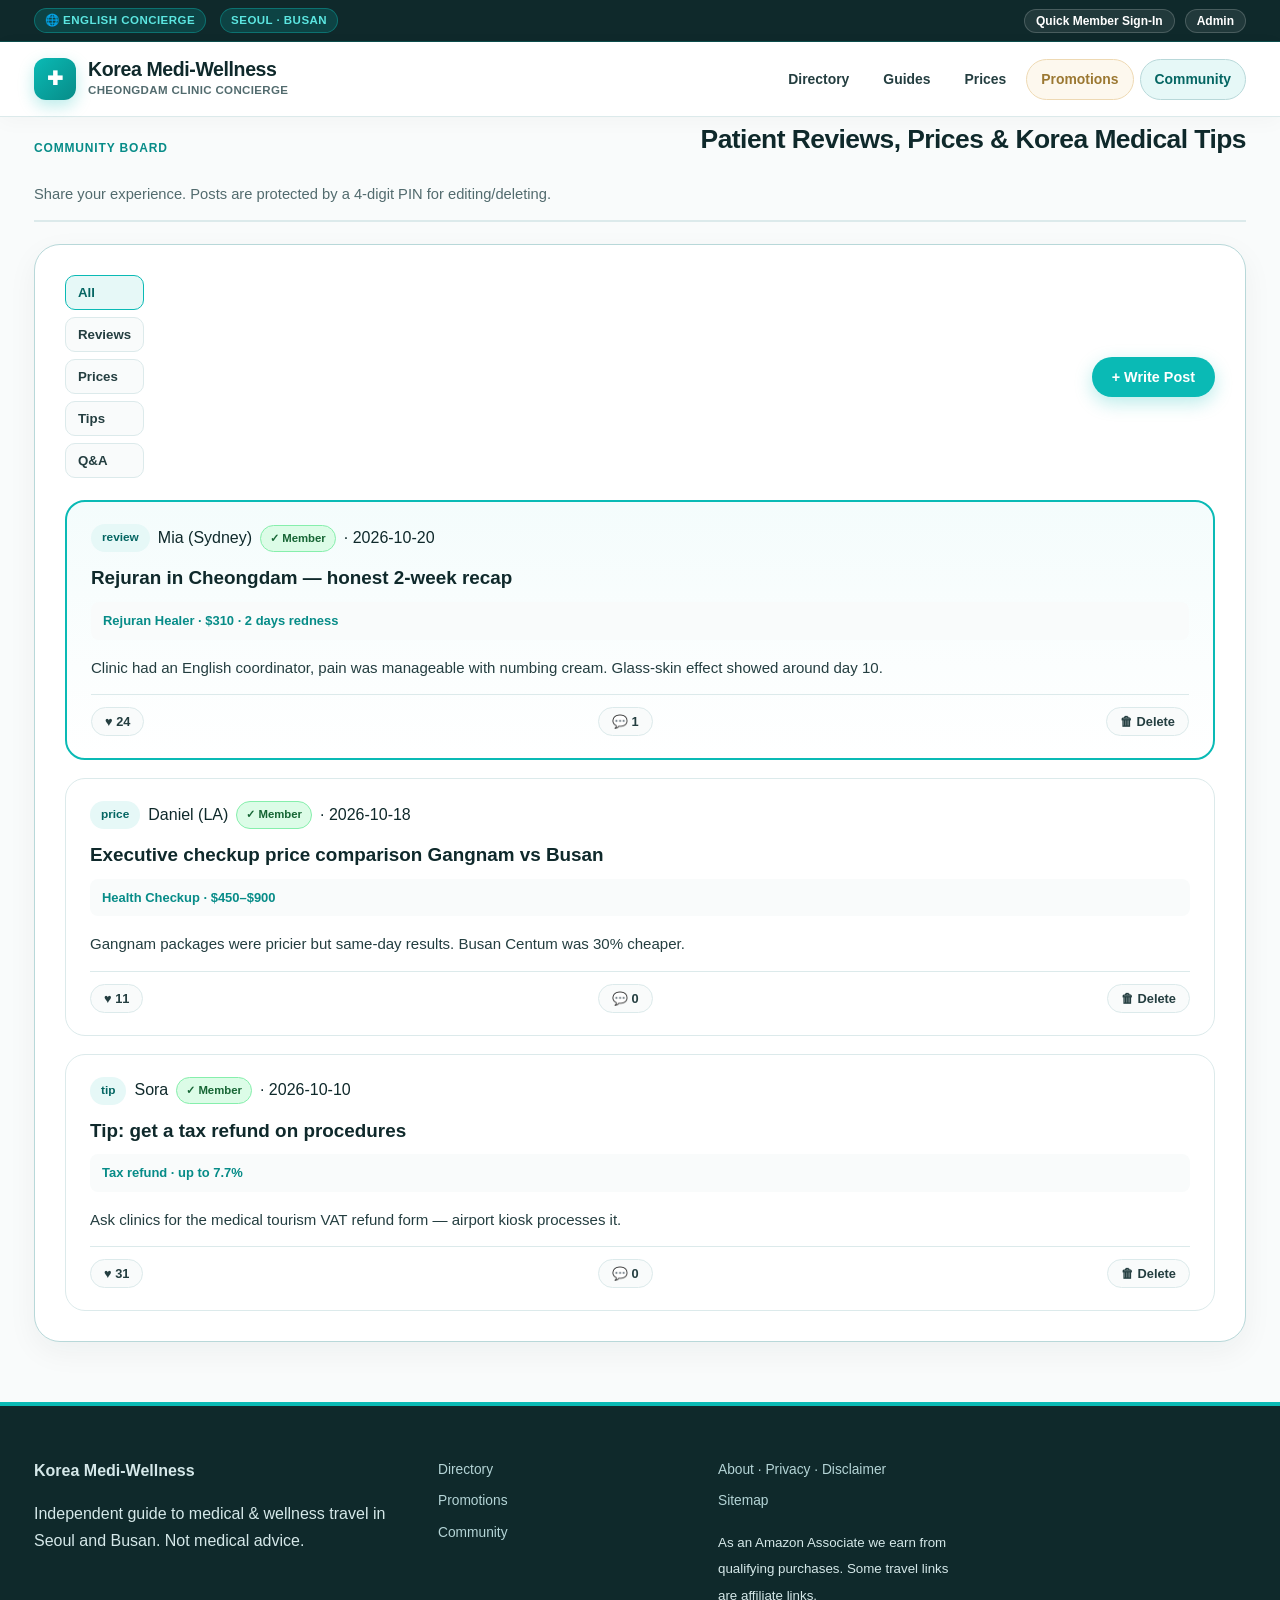
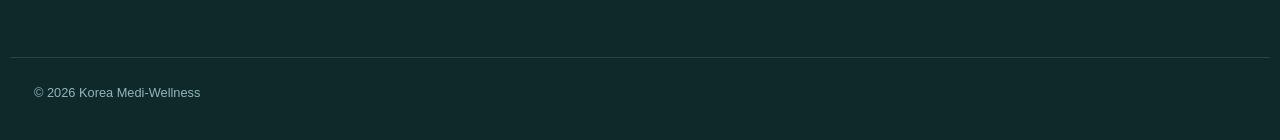
==== community.html @ 40d281b4 "Korea Medi-Wellness site" ====
<!DOCTYPE html><html lang="en"><head><meta charset="utf-8"><meta name="viewport" content="width=device-width,initial-scale=1"><title>Patient Reviews, Prices &amp; Korea Medical Tips | Community</title><meta name="description" content="Community board for patient reviews, real prices and Korea medical travel tips."><link rel="stylesheet" href="assets/mediwell-styles.css"></head><body>
<div class="top-concierge-bar"><div class="container top-concierge-inner"><div class="top-concierge-left"><span class="concierge-pill">🌐 English Concierge</span><span class="concierge-pill">Seoul · Busan</span></div><div class="top-concierge-right"><button class="top-util-btn" data-member-btn>Quick Member Sign-In</button><button class="top-util-btn" data-admin-btn>Admin</button></div></div></div>
<header class="site-header"><div class="container header-inner"><a class="brand-logo" href="index.html"><span class="brand-mark">✚</span><span class="brand-text-wrap"><span class="brand-name">Korea Medi-Wellness</span><span class="brand-sub">Cheongdam Clinic Concierge</span></span></a><nav class="main-nav"><a class="nav-item" href="index.html">Directory</a><a class="nav-item" href="index.html#guides">Guides</a><a class="nav-item" href="index.html#matrix">Prices</a><a class="nav-item nav-item-promo" href="promotions.html">Promotions</a><a class="nav-item nav-item-community" href="community.html">Community</a></nav></div></header>
<section class="section-block container"><div class="section-header-bar"><div class="section-eyebrow">Community Board</div><h1 class="section-title">Patient Reviews, Prices &amp; Korea Medical Tips</h1><p class="section-subtitle">Share your experience. Posts are protected by a 4-digit PIN for editing/deleting.</p></div>
<div class="community-board-shell"><div class="promo-filter-bar"><div class="filter-pill-list" data-target="#postList"><button class="filter-pill-btn active" data-filter="all">All</button><button class="filter-pill-btn" data-filter="review">Reviews</button><button class="filter-pill-btn" data-filter="price">Prices</button><button class="filter-pill-btn" data-filter="tip">Tips</button><button class="filter-pill-btn" data-filter="qna">Q&amp;A</button></div><button class="btn btn-tiffany" data-open-modal="postModal">+ Write Post</button></div><div class="community-post-list" id="postList"></div></div></section>
<div class="mw-modal-backdrop" id="postModal"><div class="mw-modal-card"><button class="mw-modal-close">×</button><h2>New Post</h2><form id="postForm" class="mw-form-grid"><div class="mw-field"><label>Category</label><select class="finder-select" name="cat"><option value="review">Review</option><option value="price">Price</option><option value="tip">Tip</option><option value="qna">Q&amp;A</option></select></div><div class="mw-field"><label>Nickname</label><input class="finder-input" name="author"></div><div class="mw-field full"><label>Title</label><input class="finder-input" name="title" required></div><div class="mw-field full"><label>Procedure · price · downtime</label><input class="finder-input" name="procedure"></div><div class="mw-field full"><label>Story</label><textarea class="finder-input" name="body" required></textarea></div><div class="mw-field"><label>4-digit PIN</label><input class="finder-input" name="pin" maxlength="4" inputmode="numeric" required></div><div class="mw-field full"><button class="btn btn-tiffany">Post</button></div></form></div></div>
<footer class="site-footer"><div class="container footer-grid"><div class="footer-col"><b>Korea Medi-Wellness</b><p>Independent guide to medical &amp; wellness travel in Seoul and Busan. Not medical advice.</p></div><div class="footer-col"><ul class="footer-links"><li><a href="index.html">Directory</a></li><li><a href="promotions.html">Promotions</a></li><li><a href="community.html">Community</a></li></ul></div><div class="footer-col"><ul class="footer-links"><li><a href="posts/about-privacy-disclaimer.html">About · Privacy · Disclaimer</a></li><li><a href="sitemap.xml">Sitemap</a></li></ul><p><small>As an Amazon Associate we earn from qualifying purchases. Some travel links are affiliate links.</small></p></div></div><div class="container footer-bottom">© 2026 Korea Medi-Wellness</div></footer>
<script src="assets/mediwell-app.js"></script></body></html>
---- assets/mediwell-styles.css ----
/* ==========================================================================
   K-MEDI WELLNESS CONCIERGE (korea-medi-wellness)
   Visual Identity: Clean Medical White & Tiffany Mint — Cheongdam Clinic Directory & Editorial Guide
   Palette:
     - Background: Crisp Clinical White (#F9FBFB) & Pure Surface (#FFFFFF)
     - Primary Accent: Tiffany Mint / Medical Teal (#0ABAB5, hover #089E9A, soft tint #E6F8F7)
     - Text: Deep Clinical Slate (#0F292B) & Cool Muted Gray (#526B6E)
     - Secondary Accent: Champagne Gold (#C5A059, soft tint #FDF8EE) for Verified Partner / Sponsored badges
   ========================================================================== */

:root {
  --bg-clinical: #F9FBFB;
  --bg-surface: #FFFFFF;
  --bg-mint-soft: #E6F8F7;
  --bg-mint-ultra: #F2FCFB;
  --tiffany: #0ABAB5;
  --tiffany-dark: #078C88;
  --tiffany-deep: #056663;
  --slate-deep: #0F292B;
  --slate-body: #243E40;
  --slate-muted: #526B6E;
  --slate-light: #829A9D;
  --border-clinical: #DCEAEB;
  --border-strong: #B8D8D9;
  --gold-champagne: #C5A059;
  --gold-dark: #9B7832;
  --gold-soft: #FDF8EE;
  --gold-border: #EED9B3;
  --coral-alert: #E11D48;
  --radius-sm: 8px;
  --radius-md: 14px;
  --radius-lg: 20px;
  --radius-xl: 26px;
  --shadow-clinical: 0 10px 30px rgba(15, 41, 43, 0.05);
  --shadow-hover: 0 16px 38px rgba(10, 186, 181, 0.12);
  --font-sans: 'Plus Jakarta Sans', -apple-system, BlinkMacSystemFont, 'Segoe UI', Roboto, sans-serif;
  --font-serif: 'Cormorant Garamond', 'Playfair Display', Georgia, serif;
}

*, *::before, *::after {
  box-sizing: border-box;
}

html {
  scroll-behavior: smooth;
  font-size: 16px;
}

body {
  margin: 0;
  padding: 0;
  background-color: var(--bg-clinical);
  color: var(--slate-deep);
  font-family: var(--font-sans);
  line-height: 1.68;
  -webkit-font-smoothing: antialiased;
}

a {
  color: var(--tiffany-dark);
  text-decoration: none;
  transition: color 0.18s ease, background-color 0.18s ease, border-color 0.18s ease, transform 0.18s ease;
}

a:hover {
  color: var(--tiffany);
}

img {
  max-width: 100%;
  height: auto;
  display: block;
}

.container {
  max-width: 1260px;
  margin: 0 auto;
  padding: 0 24px;
}

/* ==========================================================================
   1. Top Clinical Concierge Utility Bar & Sticky Header
   ========================================================================== */
.top-concierge-bar {
  background: var(--slate-deep);
  color: #E6F8F7;
  font-size: 0.79rem;
  padding: 8px 0;
  border-bottom: 1px solid rgba(10, 186, 181, 0.25);
}

.top-concierge-inner {
  display: flex;
  align-items: center;
  justify-content: space-between;
  flex-wrap: wrap;
  gap: 10px;
}

.top-concierge-left {
  display: flex;
  align-items: center;
  gap: 14px;
  flex-wrap: wrap;
}

.concierge-pill {
  display: inline-flex;
  align-items: center;
  gap: 5px;
  background: rgba(10, 186, 181, 0.18);
  color: #5CE6E1;
  border: 1px solid rgba(10, 186, 181, 0.4);
  padding: 2px 10px;
  border-radius: 999px;
  font-weight: 700;
  font-size: 0.72rem;
  letter-spacing: 0.04em;
  text-transform: uppercase;
}

.top-concierge-right {
  display: flex;
  align-items: center;
  gap: 10px;
  flex-wrap: wrap;
}

.top-util-btn {
  background: rgba(255, 255, 255, 0.08);
  color: #FFFFFF;
  border: 1px solid rgba(255, 255, 255, 0.18);
  padding: 4px 11px;
  border-radius: 999px;
  font-size: 0.75rem;
  font-weight: 700;
  cursor: pointer;
  display: inline-flex;
  align-items: center;
  gap: 5px;
  transition: all 0.15s ease;
}

.top-util-btn:hover {
  background: var(--tiffany);
  border-color: var(--tiffany);
  color: #FFFFFF;
}

.top-util-btn.member-active {
  background: rgba(10, 186, 181, 0.25);
  border-color: #0ABAB5;
  color: #6EF7F3;
}

.top-util-btn.admin-active {
  background: var(--gold-champagne);
  border-color: var(--gold-champagne);
  color: #0F292B;
}

/* Main Header */
.site-header {
  position: sticky;
  top: 0;
  z-index: 100;
  background: rgba(255, 255, 255, 0.96);
  backdrop-filter: blur(12px);
  border-bottom: 1px solid var(--border-clinical);
  box-shadow: 0 4px 20px rgba(15, 41, 43, 0.03);
}

.header-inner {
  display: flex;
  align-items: center;
  justify-content: space-between;
  min-height: 74px;
  gap: 20px;
  flex-wrap: wrap;
}

.brand-logo {
  display: flex;
  align-items: center;
  gap: 12px;
  color: var(--slate-deep);
}

.brand-mark {
  width: 42px;
  height: 42px;
  border-radius: 12px;
  background: linear-gradient(135deg, var(--tiffany) 0%, var(--tiffany-dark) 100%);
  color: #FFFFFF;
  display: flex;
  align-items: center;
  justify-content: center;
  font-weight: 800;
  font-size: 1.2rem;
  box-shadow: 0 6px 16px rgba(10, 186, 181, 0.28);
  flex-shrink: 0;
}

.brand-text-wrap {
  display: flex;
  flex-direction: column;
}

.brand-name {
  font-size: 1.22rem;
  font-weight: 800;
  letter-spacing: -0.02em;
  color: var(--slate-deep);
  line-height: 1.15;
}

.brand-name span {
  color: var(--tiffany-dark);
}

.brand-sub {
  font-size: 0.72rem;
  font-weight: 600;
  color: var(--slate-muted);
  letter-spacing: 0.03em;
  text-transform: uppercase;
}

.main-nav {
  display: flex;
  align-items: center;
  gap: 6px;
  flex-wrap: wrap;
}

.nav-item {
  padding: 8px 14px;
  border-radius: 999px;
  font-size: 0.87rem;
  font-weight: 700;
  color: var(--slate-body);
  display: inline-flex;
  align-items: center;
  gap: 6px;
}

.nav-item:hover, .nav-item.active {
  background: var(--bg-mint-soft);
  color: var(--tiffany-deep);
}

.nav-item-promo {
  background: var(--gold-soft);
  color: var(--gold-dark);
  border: 1px solid var(--gold-border);
}

.nav-item-promo:hover, .nav-item-promo.active {
  background: var(--gold-champagne);
  color: #FFFFFF;
  border-color: var(--gold-champagne);
}

.nav-item-community {
  background: var(--bg-mint-soft);
  color: var(--tiffany-deep);
  border: 1px solid var(--border-strong);
}

.nav-item-community:hover, .nav-item-community.active {
  background: var(--tiffany);
  color: #FFFFFF;
  border-color: var(--tiffany);
}

/* ==========================================================================
   2. Cheongdam Clinic Concierge Hero + Interactive Quick Finder
   ========================================================================== */
.concierge-hero {
  background: radial-gradient(circle at 85% 15%, rgba(10, 186, 181, 0.12) 0%, rgba(230, 248, 247, 0.4) 40%, #F9FBFB 100%);
  padding: 46px 0 36px;
  border-bottom: 1px solid var(--border-clinical);
}

.hero-grid {
  display: grid;
  grid-template-columns: 1.25fr 0.95fr;
  gap: 32px;
  align-items: stretch;
}

.hero-copy-card {
  background: var(--bg-surface);
  border: 1px solid var(--border-clinical);
  border-radius: var(--radius-xl);
  padding: 36px 38px;
  box-shadow: var(--shadow-clinical);
  display: flex;
  flex-direction: column;
  justify-content: space-between;
  position: relative;
  overflow: hidden;
}

.hero-copy-card::before {
  content: "";
  position: absolute;
  top: 0;
  left: 0;
  right: 0;
  height: 5px;
  background: linear-gradient(90deg, var(--tiffany) 0%, var(--gold-champagne) 100%);
}

.hero-eyebrow {
  display: inline-flex;
  align-items: center;
  gap: 8px;
  background: var(--bg-mint-soft);
  color: var(--tiffany-deep);
  font-size: 0.76rem;
  font-weight: 800;
  text-transform: uppercase;
  letter-spacing: 0.06em;
  padding: 6px 14px;
  border-radius: 999px;
  margin-bottom: 16px;
  align-self: flex-start;
}

.hero-title {
  font-size: 2.35rem;
  line-height: 1.18;
  font-weight: 800;
  letter-spacing: -0.025em;
  color: var(--slate-deep);
  margin: 0 0 14px;
}

.hero-title span {
  color: var(--tiffany-dark);
}

.hero-desc {
  font-size: 1.02rem;
  color: var(--slate-muted);
  margin: 0 0 24px;
  line-height: 1.65;
}

.hero-trust-strip {
  display: grid;
  grid-template-columns: repeat(3, 1fr);
  gap: 12px;
  padding-top: 20px;
  border-top: 1px solid var(--border-clinical);
}

.trust-metric {
  background: var(--bg-mint-ultra);
  border: 1px solid var(--border-clinical);
  border-radius: var(--radius-md);
  padding: 12px 14px;
}

.trust-metric strong {
  display: block;
  font-size: 1.15rem;
  font-weight: 800;
  color: var(--tiffany-deep);
}

.trust-metric span {
  font-size: 0.76rem;
  color: var(--slate-muted);
  font-weight: 600;
}

/* Right Quick Finder Card */
.quick-finder-card {
  background: var(--bg-surface);
  border: 2px solid var(--tiffany);
  border-radius: var(--radius-xl);
  padding: 28px 30px;
  box-shadow: var(--shadow-hover);
  display: flex;
  flex-direction: column;
  justify-content: space-between;
}

.finder-header {
  display: flex;
  align-items: center;
  justify-content: space-between;
  margin-bottom: 16px;
  padding-bottom: 12px;
  border-bottom: 1px solid var(--border-clinical);
}

.finder-title {
  font-size: 1.15rem;
  font-weight: 800;
  color: var(--slate-deep);
  margin: 0;
  display: flex;
  align-items: center;
  gap: 8px;
}

.finder-badge {
  background: var(--bg-mint-soft);
  color: var(--tiffany-deep);
  font-size: 0.72rem;
  font-weight: 800;
  padding: 4px 10px;
  border-radius: 999px;
}

.finder-group {
  margin-bottom: 14px;
}

.finder-label {
  display: block;
  font-size: 0.78rem;
  font-weight: 800;
  text-transform: uppercase;
  letter-spacing: 0.04em;
  color: var(--slate-muted);
  margin-bottom: 6px;
}

.finder-select, .finder-input {
  width: 100%;
  padding: 11px 14px;
  border-radius: var(--radius-sm);
  border: 1.5px solid var(--border-strong);
  background: var(--bg-clinical);
  color: var(--slate-deep);
  font-family: inherit;
  font-size: 0.9rem;
  font-weight: 600;
}

.finder-select:focus, .finder-input:focus {
  outline: none;
  border-color: var(--tiffany);
  background: #FFFFFF;
  box-shadow: 0 0 0 3px rgba(10, 186, 181, 0.16);
}

.finder-actions {
  display: flex;
  gap: 10px;
  margin-top: 8px;
}

.btn {
  display: inline-flex;
  align-items: center;
  justify-content: center;
  gap: 8px;
  padding: 12px 20px;
  border-radius: 999px;
  font-family: inherit;
  font-size: 0.9rem;
  font-weight: 800;
  cursor: pointer;
  border: none;
  text-decoration: none;
  transition: all 0.18s ease;
}

.btn-tiffany {
  background: var(--tiffany);
  color: #FFFFFF;
  box-shadow: 0 6px 18px rgba(10, 186, 181, 0.28);
}

.btn-tiffany:hover {
  background: var(--tiffany-dark);
  color: #FFFFFF;
  transform: translateY(-1px);
}

.btn-outline-mint {
  background: #FFFFFF;
  color: var(--tiffany-deep);
  border: 1.5px solid var(--tiffany);
}

.btn-outline-mint:hover {
  background: var(--bg-mint-soft);
  color: var(--tiffany-deep);
}

.btn-gold {
  background: linear-gradient(135deg, #C5A059 0%, #A98238 100%);
  color: #FFFFFF;
  box-shadow: 0 6px 18px rgba(197, 160, 89, 0.28);
}

.btn-gold:hover {
  background: linear-gradient(135deg, #B38D45 0%, #8E6B27 100%);
  color: #FFFFFF;
  transform: translateY(-1px);
}

.btn-amazon {
  background: linear-gradient(135deg, #FF9900 0%, #E68A00 100%);
  color: #0F172A !important;
  font-weight: 800;
  box-shadow: 0 8px 20px rgba(255, 153, 0, 0.28);
  padding: 14px 24px;
  font-size: 0.95rem;
}

.btn-amazon:hover {
  background: linear-gradient(135deg, #F08804 0%, #D47A00 100%);
  transform: translateY(-1px);
}

.btn-trip {
  background: #2563EB;
  color: #FFFFFF !important;
}
.btn-klook {
  background: #FF5722;
  color: #FFFFFF !important;
}
.btn-agoda {
  background: #089E9A;
  color: #FFFFFF !important;
}

/* ==========================================================================
   3. Clean AdSense Ad Unit Containers (Non-Intrusive & YMYL Compliant)
   ========================================================================== */
.adsense-slot-wrap {
  margin: 26px 0;
  background: #FFFFFF;
  border: 1px dashed var(--border-strong);
  border-radius: var(--radius-md);
  padding: 14px 18px;
  text-align: center;
  position: relative;
}

.adsense-label {
  display: inline-block;
  font-size: 0.68rem;
  font-weight: 700;
  text-transform: uppercase;
  letter-spacing: 0.08em;
  color: var(--slate-light);
  margin-bottom: 6px;
}

.adsense-placeholder-inner {
  background: linear-gradient(90deg, #F9FBFB 0%, #F0F9F9 50%, #F9FBFB 100%);
  border-radius: var(--radius-sm);
  padding: 18px 16px;
  color: var(--slate-muted);
  font-size: 0.84rem;
  display: flex;
  align-items: center;
  justify-content: space-between;
  flex-wrap: wrap;
  gap: 12px;
}

/* ==========================================================================
   4. Portal Two-Column Layout (Left Sticky Clinical Concierge + Main Content)
   ========================================================================== */
.portal-layout {
  display: grid;
  grid-template-columns: 290px 1fr;
  gap: 30px;
  padding: 36px 0 56px;
  align-items: start;
}

.sticky-concierge-sidebar {
  position: sticky;
  top: 94px;
  display: flex;
  flex-direction: column;
  gap: 20px;
}

.sidebar-panel {
  background: var(--bg-surface);
  border: 1px solid var(--border-clinical);
  border-radius: var(--radius-lg);
  padding: 22px;
  box-shadow: var(--shadow-clinical);
}

.sidebar-panel-title {
  font-size: 0.95rem;
  font-weight: 800;
  color: var(--slate-deep);
  margin: 0 0 14px;
  padding-bottom: 10px;
  border-bottom: 1px solid var(--border-clinical);
  display: flex;
  align-items: center;
  justify-content: space-between;
}

.filter-pill-list {
  display: flex;
  flex-direction: column;
  gap: 7px;
}

.filter-pill-btn {
  width: 100%;
  text-align: left;
  background: var(--bg-clinical);
  border: 1px solid var(--border-clinical);
  border-radius: 10px;
  padding: 9px 12px;
  font-family: inherit;
  font-size: 0.83rem;
  font-weight: 700;
  color: var(--slate-body);
  cursor: pointer;
  display: flex;
  align-items: center;
  justify-content: space-between;
  transition: all 0.15s ease;
}

.filter-pill-btn:hover, .filter-pill-btn.active {
  background: var(--bg-mint-soft);
  border-color: var(--tiffany);
  color: var(--tiffany-deep);
}

.filter-pill-count {
  background: #FFFFFF;
  color: var(--tiffany-dark);
  font-size: 0.72rem;
  padding: 2px 8px;
  border-radius: 999px;
  border: 1px solid var(--border-clinical);
}

/* ==========================================================================
   5. Section Headers & In-Depth Editorial Guide Cards
   ========================================================================== */
.section-block {
  margin-bottom: 48px;
}

.section-header-bar {
  display: flex;
  align-items: flex-end;
  justify-content: space-between;
  flex-wrap: wrap;
  gap: 16px;
  margin-bottom: 22px;
  padding-bottom: 14px;
  border-bottom: 2px solid var(--border-clinical);
}

.section-eyebrow {
  font-size: 0.75rem;
  font-weight: 800;
  text-transform: uppercase;
  letter-spacing: 0.07em;
  color: var(--tiffany-dark);
  display: block;
  margin-bottom: 4px;
}

.section-title {
  font-size: 1.65rem;
  font-weight: 800;
  color: var(--slate-deep);
  margin: 0;
  letter-spacing: -0.02em;
}

.section-subtitle {
  font-size: 0.92rem;
  color: var(--slate-muted);
  margin: 4px 0 0;
}

.guides-grid {
  display: grid;
  grid-template-columns: repeat(2, 1fr);
  gap: 24px;
}

.guide-card {
  background: var(--bg-surface);
  border: 1px solid var(--border-clinical);
  border-radius: var(--radius-lg);
  overflow: hidden;
  box-shadow: var(--shadow-clinical);
  display: flex;
  flex-direction: column;
  transition: transform 0.2s ease, box-shadow 0.2s ease, border-color 0.2s ease;
}

.guide-card:hover {
  transform: translateY(-4px);
  box-shadow: var(--shadow-hover);
  border-color: var(--tiffany);
}

.guide-card-media {
  position: relative;
  height: 225px;
  overflow: hidden;
  background: #E6F8F7;
}

.guide-card-media img {
  width: 100%;
  height: 100%;
  object-fit: cover;
  transition: transform 0.35s ease;
}

.guide-card:hover .guide-card-media img {
  transform: scale(1.04);
}

.guide-badges-top {
  position: absolute;
  top: 14px;
  left: 14px;
  right: 14px;
  display: flex;
  justify-content: space-between;
  gap: 8px;
  flex-wrap: wrap;
}

.badge-mint {
  background: rgba(15, 41, 43, 0.86);
  backdrop-filter: blur(6px);
  color: #5CE6E1;
  font-size: 0.73rem;
  font-weight: 800;
  padding: 5px 12px;
  border-radius: 999px;
  border: 1px solid rgba(10, 186, 181, 0.45);
}

.badge-downtime {
  background: rgba(255, 255, 255, 0.94);
  color: var(--tiffany-deep);
  font-size: 0.72rem;
  font-weight: 800;
  padding: 5px 11px;
  border-radius: 999px;
}

.guide-card-body {
  padding: 24px;
  display: flex;
  flex-direction: column;
  flex: 1;
}

.guide-district-meta {
  font-size: 0.78rem;
  font-weight: 700;
  color: var(--tiffany-dark);
  margin-bottom: 8px;
  display: flex;
  align-items: center;
  gap: 10px;
  flex-wrap: wrap;
}

.guide-card-title {
  font-size: 1.24rem;
  font-weight: 800;
  line-height: 1.32;
  margin: 0 0 10px;
  color: var(--slate-deep);
}

.guide-card-title a {
  color: inherit;
}

.guide-card-title a:hover {
  color: var(--tiffany-dark);
}

.guide-card-excerpt {
  font-size: 0.9rem;
  color: var(--slate-muted);
  margin: 0 0 18px;
  flex: 1;
}

.guide-metrics-bar {
  display: grid;
  grid-template-columns: repeat(3, 1fr);
  gap: 8px;
  background: var(--bg-mint-ultra);
  border: 1px solid var(--border-clinical);
  border-radius: var(--radius-sm);
  padding: 10px 12px;
  margin-bottom: 16px;
  font-size: 0.76rem;
}

.guide-Metrics-item span {
  display: block;
  color: var(--slate-muted);
  font-size: 0.7rem;
}

.guide-Metrics-item strong {
  color: var(--slate-deep);
  font-weight: 800;
}

.guide-card-footer {
  display: flex;
  align-items: center;
  justify-content: space-between;
  gap: 12px;
  padding-top: 14px;
  border-top: 1px solid var(--border-clinical);
}

/* ==========================================================================
   6. Interactive Treatment Cost & Downtime Comparison Matrix
   ========================================================================== */
.matrix-shell {
  background: var(--bg-surface);
  border: 1px solid var(--border-clinical);
  border-radius: var(--radius-xl);
  padding: 28px;
  box-shadow: var(--shadow-clinical);
}

.matrix-controls {
  display: flex;
  align-items: center;
  justify-content: space-between;
  flex-wrap: wrap;
  gap: 12px;
  margin-bottom: 18px;
}

.matrix-tabs {
  display: flex;
  gap: 8px;
  flex-wrap: wrap;
}

.matrix-tab {
  background: var(--bg-clinical);
  border: 1px solid var(--border-clinical);
  border-radius: 999px;
  padding: 7px 15px;
  font-size: 0.82rem;
  font-weight: 700;
  color: var(--slate-body);
  cursor: pointer;
}

.matrix-tab.active, .matrix-tab:hover {
  background: var(--tiffany);
  border-color: var(--tiffany);
  color: #FFFFFF;
}

.matrix-table-wrap {
  overflow-x: auto;
  border: 1px solid var(--border-clinical);
  border-radius: var(--radius-md);
}

.matrix-table {
  width: 100%;
  border-collapse: collapse;
  font-size: 0.88rem;
  min-width: 720px;
}

.matrix-table th {
  background: var(--slate-deep);
  color: #FFFFFF;
  text-align: left;
  padding: 13px 16px;
  font-size: 0.78rem;
  text-transform: uppercase;
  letter-spacing: 0.04em;
}

.matrix-table td {
  padding: 14px 16px;
  border-bottom: 1px solid var(--border-clinical);
  color: var(--slate-body);
  vertical-align: middle;
}

.matrix-table tr:hover td {
  background: var(--bg-mint-ultra);
}

.price-tag-usd {
  font-weight: 800;
  color: var(--tiffany-deep);
  background: var(--bg-mint-soft);
  padding: 4px 10px;
  border-radius: 999px;
  display: inline-block;
}

.savings-pill {
  font-size: 0.74rem;
  font-weight: 800;
  color: #065F46;
  background: #D1FAE5;
  padding: 3px 8px;
  border-radius: 999px;
}

/* ==========================================================================
   7. Partner & Clinic Promotion Board (Sponsored Showcase)
   ========================================================================== */
.promo-board-shell {
  background: linear-gradient(180deg, #FFFFFF 0%, #FDFBF7 100%);
  border: 2px solid var(--gold-border);
  border-radius: var(--radius-xl);
  padding: 30px;
  box-shadow: 0 14px 36px rgba(197, 160, 89, 0.1);
}

.promo-filter-bar {
  display: flex;
  align-items: center;
  justify-content: space-between;
  flex-wrap: wrap;
  gap: 12px;
  margin-bottom: 22px;
}

.promo-tier-tabs {
  display: flex;
  gap: 8px;
  flex-wrap: wrap;
}

.promo-tier-btn {
  background: #FFFFFF;
  border: 1px solid var(--gold-border);
  color: var(--slate-body);
  padding: 7px 14px;
  border-radius: 999px;
  font-size: 0.81rem;
  font-weight: 700;
  cursor: pointer;
}

.promo-tier-btn.active, .promo-tier-btn:hover {
  background: var(--gold-champagne);
  border-color: var(--gold-champagne);
  color: #FFFFFF;
}

.promo-cards-grid {
  display: grid;
  grid-template-columns: repeat(2, 1fr);
  gap: 22px;
}

.promo-card {
  background: #FFFFFF;
  border: 1.5px solid var(--gold-border);
  border-radius: var(--radius-lg);
  overflow: hidden;
  display: flex;
  flex-direction: column;
  box-shadow: 0 8px 24px rgba(15, 41, 43, 0.05);
  position: relative;
}

.promo-card.pinned-promo {
  border: 2px solid var(--gold-champagne);
  box-shadow: 0 12px 30px rgba(197, 160, 89, 0.18);
}

.promo-card-media {
  position: relative;
  height: 195px;
  overflow: hidden;
  background: var(--gold-soft);
}

.promo-card-media img {
  width: 100%;
  height: 100%;
  object-fit: cover;
}

.badge-sponsored {
  background: linear-gradient(135deg, #C5A059 0%, #9B7832 100%);
  color: #FFFFFF;
  font-size: 0.71rem;
  font-weight: 800;
  text-transform: uppercase;
  letter-spacing: 0.05em;
  padding: 5px 12px;
  border-radius: 999px;
  box-shadow: 0 4px 12px rgba(155, 120, 50, 0.35);
}

.promo-card-body {
  padding: 22px;
  display: flex;
  flex-direction: column;
  flex: 1;
}

.promo-clinic-name {
  font-size: 0.8rem;
  font-weight: 800;
  text-transform: uppercase;
  letter-spacing: 0.04em;
  color: var(--gold-dark);
  margin-bottom: 4px;
  display: flex;
  align-items: center;
  justify-content: space-between;
}

.promo-title {
  font-size: 1.18rem;
  font-weight: 800;
  color: var(--slate-deep);
  margin: 0 0 10px;
  line-height: 1.35;
}

.promo-offer-box {
  background: var(--gold-soft);
  border: 1px solid var(--gold-border);
  border-radius: var(--radius-sm);
  padding: 10px 14px;
  margin-bottom: 14px;
  display: flex;
  align-items: center;
  justify-content: space-between;
  gap: 10px;
}

.promo-price {
  font-size: 1.08rem;
  font-weight: 800;
  color: var(--gold-dark);
}

.promo-cta-row {
  display: flex;
  gap: 8px;
  flex-wrap: wrap;
  margin-top: auto;
  padding-top: 12px;
  border-top: 1px solid var(--border-clinical);
}

/* ==========================================================================
   8. Patient Experience, Clinic Reviews & Tips Community Board
   ========================================================================== */
.community-board-shell {
  background: var(--bg-surface);
  border: 1.5px solid var(--border-strong);
  border-radius: var(--radius-xl);
  padding: 30px;
  box-shadow: var(--shadow-clinical);
}

.community-post-list {
  display: flex;
  flex-direction: column;
  gap: 18px;
}

.community-card {
  background: #FFFFFF;
  border: 1px solid var(--border-clinical);
  border-radius: var(--radius-lg);
  padding: 22px 24px;
  transition: border-color 0.18s ease, box-shadow 0.18s ease;
}

.community-card:hover {
  border-color: var(--tiffany);
  box-shadow: var(--shadow-clinical);
}

.community-card.pinned-post {
  border: 2px solid var(--tiffany);
  background: linear-gradient(180deg, #F4FCFC 0%, #FFFFFF 100%);
}

.comm-card-top {
  display: flex;
  align-items: center;
  justify-content: space-between;
  flex-wrap: wrap;
  gap: 10px;
  margin-bottom: 10px;
}

.comm-author-meta {
  display: flex;
  align-items: center;
  gap: 8px;
  flex-wrap: wrap;
}

.comm-cat-badge {
  background: var(--bg-mint-soft);
  color: var(--tiffany-deep);
  font-size: 0.74rem;
  font-weight: 800;
  padding: 4px 11px;
  border-radius: 999px;
}

.comm-verified-member {
  background: #DCFCE7;
  color: #166534;
  border: 1px solid #86EFAC;
  font-size: 0.71rem;
  font-weight: 800;
  padding: 3px 9px;
  border-radius: 999px;
}

.comm-title {
  font-size: 1.18rem;
  font-weight: 800;
  color: var(--slate-deep);
  margin: 0 0 8px;
}

.comm-procedure-bar {
  display: flex;
  flex-wrap: wrap;
  gap: 12px;
  font-size: 0.81rem;
  font-weight: 700;
  color: var(--tiffany-dark);
  background: var(--bg-clinical);
  padding: 8px 12px;
  border-radius: var(--radius-sm);
  margin-bottom: 12px;
}

.comm-story-body {
  font-size: 0.94rem;
  color: var(--slate-body);
  line-height: 1.68;
  white-space: pre-line;
  margin-bottom: 14px;
}

.comm-actions-bar {
  display: flex;
  align-items: center;
  justify-content: space-between;
  flex-wrap: wrap;
  gap: 10px;
  padding-top: 12px;
  border-top: 1px solid var(--border-clinical);
}

.comm-action-btn {
  background: var(--bg-clinical);
  border: 1px solid var(--border-clinical);
  color: var(--slate-body);
  padding: 6px 13px;
  border-radius: 999px;
  font-size: 0.8rem;
  font-weight: 700;
  cursor: pointer;
  display: inline-flex;
  align-items: center;
  gap: 6px;
}

.comm-action-btn:hover, .comm-action-btn.liked {
  background: var(--bg-mint-soft);
  border-color: var(--tiffany);
  color: var(--tiffany-deep);
}

.comm-replies-drawer {
  margin-top: 16px;
  padding-top: 16px;
  border-top: 1px dashed var(--border-strong);
  background: var(--bg-clinical);
  border-radius: var(--radius-md);
  padding: 16px;
}

.comm-reply-item {
  background: #FFFFFF;
  border: 1px solid var(--border-clinical);
  border-radius: var(--radius-sm);
  padding: 11px 14px;
  margin-bottom: 10px;
  font-size: 0.87rem;
}

/* ==========================================================================
   9. Long-Form Article Layout (AdSense High-CPC & YMYL Optimized)
   ========================================================================== */
.article-shell {
  max-width: 1180px;
  margin: 0 auto;
  padding: 32px 24px 64px;
  display: grid;
  grid-template-columns: 1fr 330px;
  gap: 36px;
  align-items: start;
}

.article-main {
  background: var(--bg-surface);
  border: 1px solid var(--border-clinical);
  border-radius: var(--radius-xl);
  padding: 40px 44px;
  box-shadow: var(--shadow-clinical);
}

.article-sidebar {
  position: sticky;
  top: 94px;
  display: flex;
  flex-direction: column;
  gap: 22px;
}

.breadcrumb-nav {
  font-size: 0.82rem;
  color: var(--slate-muted);
  margin-bottom: 16px;
  display: flex;
  align-items: center;
  gap: 8px;
  flex-wrap: wrap;
}

.article-h1 {
  font-size: 2.2rem;
  line-height: 1.22;
  font-weight: 800;
  color: var(--slate-deep);
  margin: 0 0 14px;
  letter-spacing: -0.02em;
}

.article-subtitle {
  font-size: 1.08rem;
  color: var(--slate-muted);
  margin: 0 0 20px;
  line-height: 1.6;
}

.ymyl-reviewer-bar {
  display: flex;
  align-items: center;
  justify-content: space-between;
  flex-wrap: wrap;
  gap: 14px;
  background: var(--bg-mint-ultra);
  border: 1px solid var(--border-strong);
  border-radius: var(--radius-md);
  padding: 14px 18px;
  margin-bottom: 24px;
  font-size: 0.83rem;
}

.ymyl-author-left {
  display: flex;
  align-items: center;
  gap: 12px;
}

.ymyl-avatar {
  width: 40px;
  height: 40px;
  border-radius: 50%;
  background: var(--tiffany-dark);
  color: #FFFFFF;
  display: flex;
  align-items: center;
  justify-content: center;
  font-weight: 800;
}

.toc-box {
  background: var(--bg-clinical);
  border: 1px solid var(--border-strong);
  border-left: 5px solid var(--tiffany);
  border-radius: var(--radius-md);
  padding: 20px 24px;
  margin: 24px 0 30px;
}

.toc-title {
  font-size: 0.95rem;
  font-weight: 800;
  color: var(--slate-deep);
  margin: 0 0 10px;
  text-transform: uppercase;
  letter-spacing: 0.04em;
}

.toc-list {
  margin: 0;
  padding-left: 20px;
  display: grid;
  grid-template-columns: repeat(2, 1fr);
  gap: 6px 18px;
  font-size: 0.88rem;
  font-weight: 600;
}

.article-content h2 {
  font-size: 1.55rem;
  font-weight: 800;
  color: var(--slate-deep);
  margin: 38px 0 14px;
  padding-bottom: 10px;
  border-bottom: 2px solid var(--bg-mint-soft);
}

.article-content h3 {
  font-size: 1.2rem;
  font-weight: 800;
  color: var(--tiffany-deep);
  margin: 26px 0 10px;
}

.article-content p, .article-content li {
  font-size: 1rem;
  color: var(--slate-body);
  line-height: 1.78;
}

.article-content ul, .article-content ol {
  margin: 14px 0 22px;
  padding-left: 22px;
}

.article-content li {
  margin-bottom: 8px;
}

.photo-duo-grid {
  display: grid;
  grid-template-columns: repeat(2, 1fr);
  gap: 18px;
  margin: 24px 0;
}

.photo-figure {
  margin: 0;
  background: var(--bg-clinical);
  border: 1px solid var(--border-clinical);
  border-radius: var(--radius-md);
  overflow: hidden;
}

.photo-figure img {
  width: 100%;
  height: 240px;
  object-fit: cover;
}

.photo-figure figcaption {
  padding: 10px 14px;
  font-size: 0.8rem;
  color: var(--slate-muted);
  font-weight: 600;
}

.clinical-callout {
  background: var(--bg-mint-ultra);
  border: 1px solid var(--border-strong);
  border-left: 5px solid var(--tiffany-dark);
  border-radius: var(--radius-md);
  padding: 18px 22px;
  margin: 24px 0;
}

.clinical-callout strong {
  color: var(--tiffany-deep);
}

.faq-accordion {
  display: flex;
  flex-direction: column;
  gap: 12px;
  margin: 24px 0;
}

.faq-item {
  background: var(--bg-clinical);
  border: 1px solid var(--border-clinical);
  border-radius: var(--radius-md);
  padding: 16px 20px;
}

.faq-q {
  font-size: 1.02rem;
  font-weight: 800;
  color: var(--slate-deep);
  margin: 0 0 8px;
}

.faq-a {
  font-size: 0.94rem;
  color: var(--slate-body);
  margin: 0;
}

.recovery-amazon-card {
  background: linear-gradient(135deg, #FFFFFF 0%, #F2FCFB 100%);
  border: 2px solid var(--tiffany);
  border-radius: var(--radius-lg);
  padding: 26px;
  margin: 34px 0;
  box-shadow: var(--shadow-hover);
}

.recovery-card-grid {
  display: grid;
  grid-template-columns: 150px 1fr;
  gap: 22px;
  align-items: center;
}

.recovery-card-grid img {
  width: 150px;
  height: 150px;
  object-fit: cover;
  border-radius: var(--radius-md);
  border: 1px solid var(--border-clinical);
}

.travel-concierge-box {
  background: var(--slate-deep);
  color: #FFFFFF;
  border-radius: var(--radius-lg);
  padding: 26px;
  margin: 30px 0;
}

.travel-btn-grid {
  display: grid;
  grid-template-columns: repeat(3, 1fr);
  gap: 12px;
  margin-top: 16px;
}

/* ==========================================================================
   10. Modal Overlay (Post Promotion / Write Community Post / Member Sign-In)
   ========================================================================== */
.mw-modal-backdrop {
  position: fixed;
  inset: 0;
  background: rgba(15, 41, 43, 0.68);
  backdrop-filter: blur(5px);
  z-index: 9999;
  display: none;
  align-items: center;
  justify-content: center;
  padding: 20px;
  overflow-y: auto;
}

.mw-modal-backdrop.open {
  display: flex;
}

.mw-modal-card {
  background: #FFFFFF;
  border: 2px solid var(--tiffany);
  border-radius: var(--radius-xl);
  max-width: 680px;
  width: 100%;
  max-height: 90vh;
  overflow-y: auto;
  padding: 30px 32px;
  box-shadow: 0 24px 60px rgba(15, 41, 43, 0.3);
  position: relative;
}

.mw-modal-close {
  position: absolute;
  top: 18px;
  right: 20px;
  background: var(--bg-clinical);
  border: 1px solid var(--border-clinical);
  width: 36px;
  height: 36px;
  border-radius: 50%;
  font-size: 1.1rem;
  font-weight: 800;
  cursor: pointer;
  color: var(--slate-deep);
}

.mw-form-grid {
  display: grid;
  grid-template-columns: repeat(2, 1fr);
  gap: 14px;
  margin-bottom: 14px;
}

.mw-field {
  display: flex;
  flex-direction: column;
  gap: 5px;
}

.mw-field.full {
  grid-column: 1 / -1;
}

.mw-field label {
  font-size: 0.79rem;
  font-weight: 800;
  color: var(--slate-deep);
}

.mw-field input, .mw-field select, .mw-field textarea {
  padding: 10px 13px;
  border: 1.5px solid var(--border-strong);
  border-radius: var(--radius-sm);
  font-family: inherit;
  font-size: 0.9rem;
  color: var(--slate-deep);
}

/* ==========================================================================
   11. Footer & Trust Disclaimers
   ========================================================================== */
.site-footer {
  background: var(--slate-deep);
  color: #D5E8E9;
  padding: 52px 0 36px;
  margin-top: 60px;
  border-top: 4px solid var(--tiffany);
}

.footer-grid {
  display: grid;
  grid-template-columns: 1.5fr 1fr 1fr 1fr;
  gap: 32px;
  padding-bottom: 32px;
  border-bottom: 1px solid rgba(255, 255, 255, 0.12);
}

.footer-col h4 {
  color: #FFFFFF;
  font-size: 0.92rem;
  font-weight: 800;
  text-transform: uppercase;
  letter-spacing: 0.05em;
  margin: 0 0 14px;
}

.footer-links {
  list-style: none;
  padding: 0;
  margin: 0;
  display: flex;
  flex-direction: column;
  gap: 8px;
  font-size: 0.86rem;
}

.footer-links a {
  color: #B4D4D6;
}

.footer-links a:hover {
  color: #5CE6E1;
}

.footer-bottom {
  padding-top: 24px;
  font-size: 0.8rem;
  color: #93B5B8;
  display: flex;
  flex-direction: column;
  gap: 10px;
}

@media (max-width: 980px) {
  .hero-grid, .portal-layout, .article-shell, .guides-grid, .promo-cards-grid, .footer-grid {
    grid-template-columns: 1fr;
  }
  .sticky-concierge-sidebar, .article-sidebar {
    position: static;
  }
  .toc-list, .photo-duo-grid, .travel-btn-grid, .mw-form-grid, .recovery-card-grid {
    grid-template-columns: 1fr;
  }
  .article-main {
    padding: 26px 20px;
  }
  .hero-title, .article-h1 {
    font-size: 1.75rem;
  }
}
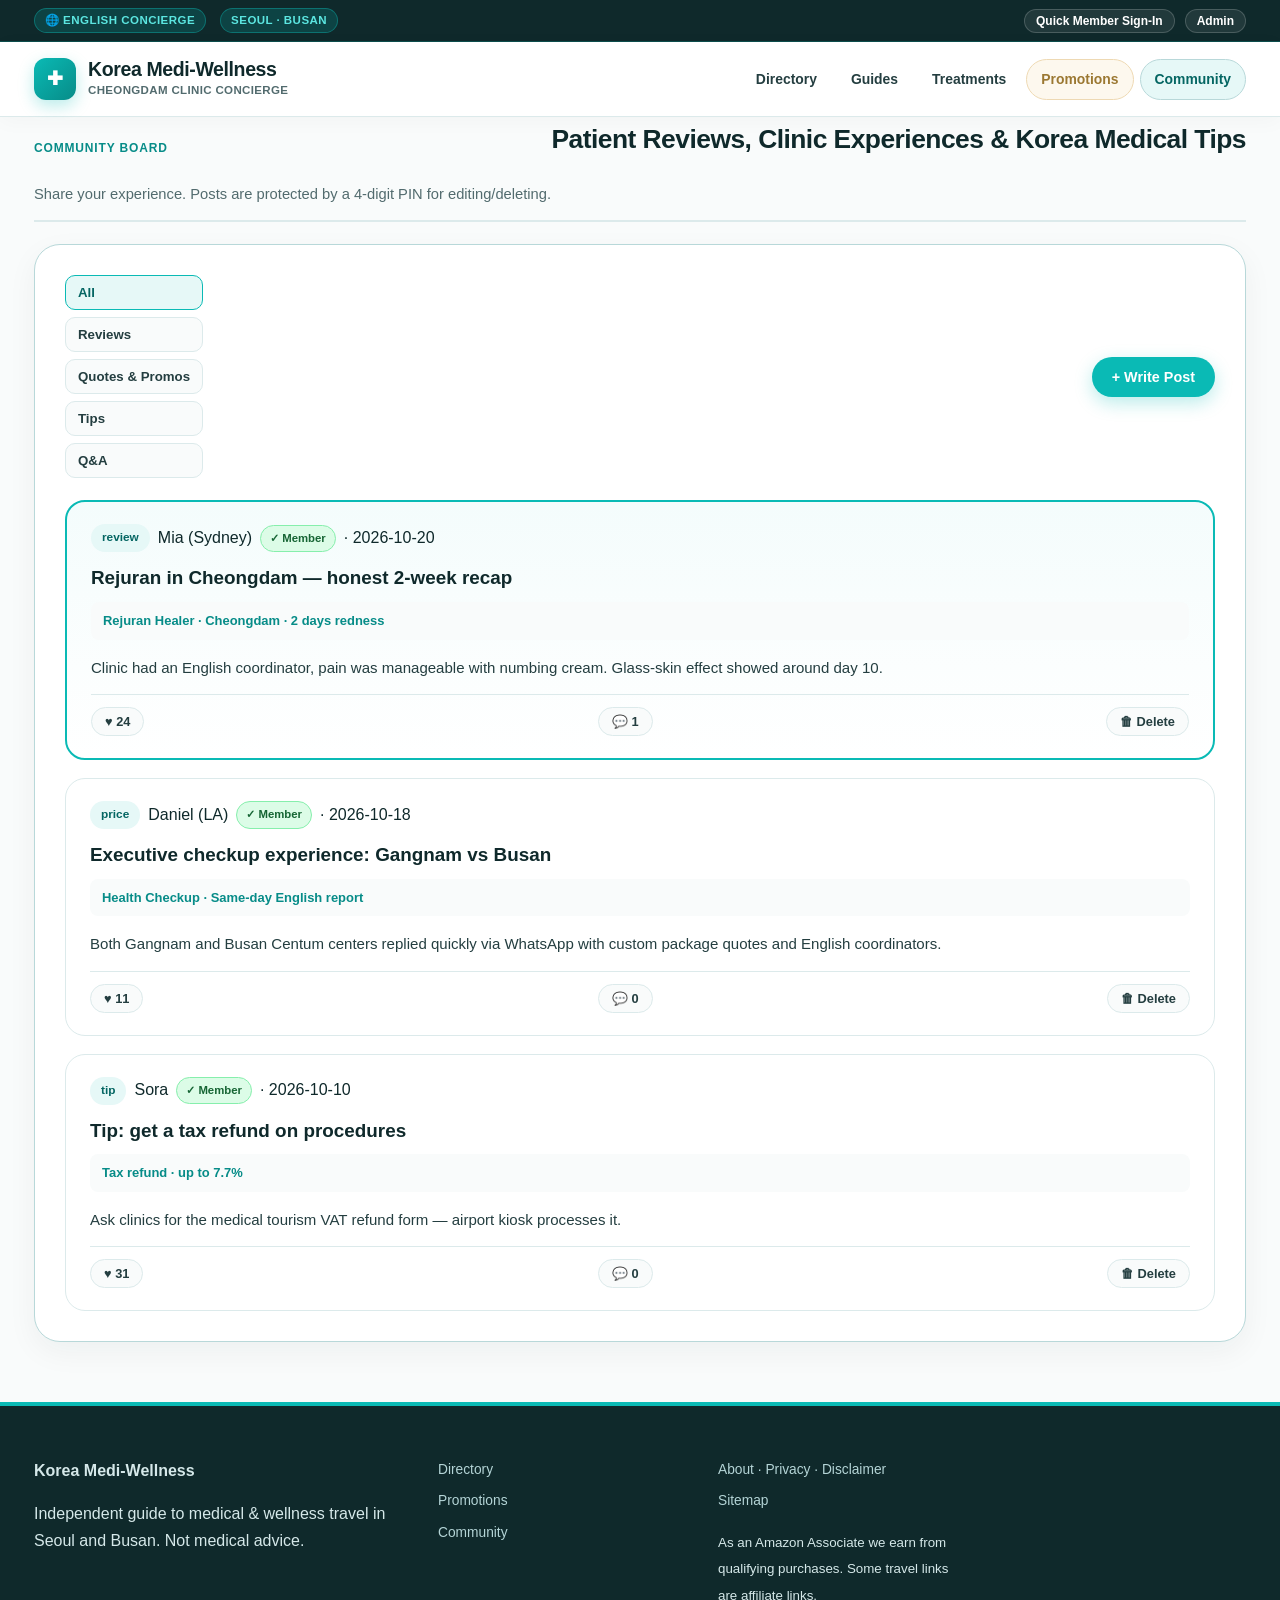
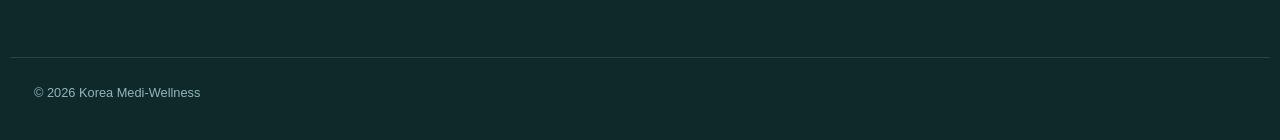
==== commit 0a3e471b: "Change all treatment prices to direct clinic inquiry / event quote" ====
--- a/community.html
+++ b/community.html
@@ -1,8 +1,8 @@
-<!DOCTYPE html><html lang="en"><head><meta charset="utf-8"><meta name="viewport" content="width=device-width,initial-scale=1"><title>Patient Reviews, Prices &amp; Korea Medical Tips | Community</title><meta name="description" content="Community board for patient reviews, real prices and Korea medical travel tips."><link rel="stylesheet" href="assets/mediwell-styles.css"></head><body>
+<!DOCTYPE html><html lang="en"><head><meta charset="utf-8"><meta name="viewport" content="width=device-width,initial-scale=1"><title>Patient Reviews, Clinic Experiences &amp; Korea Medical Tips | Community</title><meta name="description" content="Community board for patient reviews, clinic experiences and Korea medical travel tips."><link rel="stylesheet" href="assets/mediwell-styles.css"><script src="https://emrldtp.cc/NTkxMjc3.js?t=591277" async></script></head><body>
 <div class="top-concierge-bar"><div class="container top-concierge-inner"><div class="top-concierge-left"><span class="concierge-pill">🌐 English Concierge</span><span class="concierge-pill">Seoul · Busan</span></div><div class="top-concierge-right"><button class="top-util-btn" data-member-btn>Quick Member Sign-In</button><button class="top-util-btn" data-admin-btn>Admin</button></div></div></div>
-<header class="site-header"><div class="container header-inner"><a class="brand-logo" href="index.html"><span class="brand-mark">✚</span><span class="brand-text-wrap"><span class="brand-name">Korea Medi-Wellness</span><span class="brand-sub">Cheongdam Clinic Concierge</span></span></a><nav class="main-nav"><a class="nav-item" href="index.html">Directory</a><a class="nav-item" href="index.html#guides">Guides</a><a class="nav-item" href="index.html#matrix">Prices</a><a class="nav-item nav-item-promo" href="promotions.html">Promotions</a><a class="nav-item nav-item-community" href="community.html">Community</a></nav></div></header>
-<section class="section-block container"><div class="section-header-bar"><div class="section-eyebrow">Community Board</div><h1 class="section-title">Patient Reviews, Prices &amp; Korea Medical Tips</h1><p class="section-subtitle">Share your experience. Posts are protected by a 4-digit PIN for editing/deleting.</p></div>
-<div class="community-board-shell"><div class="promo-filter-bar"><div class="filter-pill-list" data-target="#postList"><button class="filter-pill-btn active" data-filter="all">All</button><button class="filter-pill-btn" data-filter="review">Reviews</button><button class="filter-pill-btn" data-filter="price">Prices</button><button class="filter-pill-btn" data-filter="tip">Tips</button><button class="filter-pill-btn" data-filter="qna">Q&amp;A</button></div><button class="btn btn-tiffany" data-open-modal="postModal">+ Write Post</button></div><div class="community-post-list" id="postList"></div></div></section>
-<div class="mw-modal-backdrop" id="postModal"><div class="mw-modal-card"><button class="mw-modal-close">×</button><h2>New Post</h2><form id="postForm" class="mw-form-grid"><div class="mw-field"><label>Category</label><select class="finder-select" name="cat"><option value="review">Review</option><option value="price">Price</option><option value="tip">Tip</option><option value="qna">Q&amp;A</option></select></div><div class="mw-field"><label>Nickname</label><input class="finder-input" name="author"></div><div class="mw-field full"><label>Title</label><input class="finder-input" name="title" required></div><div class="mw-field full"><label>Procedure · price · downtime</label><input class="finder-input" name="procedure"></div><div class="mw-field full"><label>Story</label><textarea class="finder-input" name="body" required></textarea></div><div class="mw-field"><label>4-digit PIN</label><input class="finder-input" name="pin" maxlength="4" inputmode="numeric" required></div><div class="mw-field full"><button class="btn btn-tiffany">Post</button></div></form></div></div>
+<header class="site-header"><div class="container header-inner"><a class="brand-logo" href="index.html"><span class="brand-mark">✚</span><span class="brand-text-wrap"><span class="brand-name">Korea Medi-Wellness</span><span class="brand-sub">Cheongdam Clinic Concierge</span></span></a><nav class="main-nav"><a class="nav-item" href="index.html">Directory</a><a class="nav-item" href="index.html#guides">Guides</a><a class="nav-item" href="index.html#matrix">Treatments</a><a class="nav-item nav-item-promo" href="promotions.html">Promotions</a><a class="nav-item nav-item-community" href="community.html">Community</a></nav></div></header>
+<section class="section-block container"><div class="section-header-bar"><div class="section-eyebrow">Community Board</div><h1 class="section-title">Patient Reviews, Clinic Experiences &amp; Korea Medical Tips</h1><p class="section-subtitle">Share your experience. Posts are protected by a 4-digit PIN for editing/deleting.</p></div>
+<div class="community-board-shell"><div class="promo-filter-bar"><div class="filter-pill-list" data-target="#postList"><button class="filter-pill-btn active" data-filter="all">All</button><button class="filter-pill-btn" data-filter="review">Reviews</button><button class="filter-pill-btn" data-filter="price">Quotes &amp; Promos</button><button class="filter-pill-btn" data-filter="tip">Tips</button><button class="filter-pill-btn" data-filter="qna">Q&amp;A</button></div><button class="btn btn-tiffany" data-open-modal="postModal">+ Write Post</button></div><div class="community-post-list" id="postList"></div></div></section>
+<div class="mw-modal-backdrop" id="postModal"><div class="mw-modal-card"><button class="mw-modal-close">×</button><h2>New Post</h2><form id="postForm" class="mw-form-grid"><div class="mw-field"><label>Category</label><select class="finder-select" name="cat"><option value="review">Review</option><option value="price">Quote / Promo</option><option value="tip">Tip</option><option value="qna">Q&amp;A</option></select></div><div class="mw-field"><label>Nickname</label><input class="finder-input" name="author"></div><div class="mw-field full"><label>Title</label><input class="finder-input" name="title" required></div><div class="mw-field full"><label>Procedure · clinic area · downtime</label><input class="finder-input" name="procedure"></div><div class="mw-field full"><label>Story</label><textarea class="finder-input" name="body" required></textarea></div><div class="mw-field"><label>4-digit PIN</label><input class="finder-input" name="pin" maxlength="4" inputmode="numeric" required></div><div class="mw-field full"><button class="btn btn-tiffany">Post</button></div></form></div></div>
 <footer class="site-footer"><div class="container footer-grid"><div class="footer-col"><b>Korea Medi-Wellness</b><p>Independent guide to medical &amp; wellness travel in Seoul and Busan. Not medical advice.</p></div><div class="footer-col"><ul class="footer-links"><li><a href="index.html">Directory</a></li><li><a href="promotions.html">Promotions</a></li><li><a href="community.html">Community</a></li></ul></div><div class="footer-col"><ul class="footer-links"><li><a href="posts/about-privacy-disclaimer.html">About · Privacy · Disclaimer</a></li><li><a href="sitemap.xml">Sitemap</a></li></ul><p><small>As an Amazon Associate we earn from qualifying purchases. Some travel links are affiliate links.</small></p></div></div><div class="container footer-bottom">© 2026 Korea Medi-Wellness</div></footer>
 <script src="assets/mediwell-app.js"></script></body></html>
--- a/assets/mediwell-styles.css
+++ b/assets/mediwell-styles.css
@@ -1624,3 +1624,73 @@
     font-size: 1.75rem;
   }
 }
+.kto-controls{display:flex;flex-direction:column;gap:10px;margin-bottom:12px}.kto-meta{font-size:.9rem;color:#567;margin:6px 0 12px}
+.kto-grid{display:grid;grid-template-columns:repeat(auto-fill,minmax(260px,1fr));gap:16px}.kto-card{background:#fff;border:1px solid #d9efec;border-radius:14px;padding:16px;display:flex;flex-direction:column;gap:6px;box-shadow:0 2px 10px rgba(0,80,80,.05)}
+.kto-card-top{display:flex;justify-content:space-between;gap:6px;font-size:.8rem}.kto-title{font-size:1.05rem;margin:4px 0 0}.kto-ko{color:#789;font-size:.9rem}.kto-addr,.kto-tel{font-size:.85rem;color:#456}.kto-ov{font-size:.85rem;color:#555;margin:4px 0}
+.kto-actions{display:flex;flex-wrap:wrap;gap:6px;margin-top:auto}.kto-actions .btn{padding:6px 12px;font-size:.85rem}.btn-wa{background:#25D366;color:#fff}.price-note{font-size:.85rem;color:#5a6b6b;background:#f3fbfa;border-left:3px solid #81d8d0;padding:8px 12px;margin:12px 0}
+
+/* ===== Mobile clean-up (desktop untouched) ===== */
+.mobile-guide-chips{display:none}
+@media (max-width: 768px){
+  .top-concierge-left .concierge-pill{display:none}
+  .top-concierge-bar{min-height:32px;padding:0}
+  .top-concierge-inner{min-height:32px;padding-top:4px;padding-bottom:4px;flex-wrap:nowrap;gap:8px}
+  .top-concierge-left::before{content:"KoreaPicks · Medi-Wellness";font-size:.68rem;font-weight:700;letter-spacing:.04em;white-space:nowrap}
+  .top-concierge-right{display:flex;gap:6px;flex-wrap:nowrap}
+  .top-util-btn{font-size:.68rem;padding:3px 9px;white-space:nowrap}
+  .top-util-btn[data-member-btn]{font-size:0}
+  .top-util-btn[data-member-btn]::after{content:"Sign-In";font-size:.68rem}
+  .main-nav{display:flex;flex-wrap:nowrap!important;overflow-x:auto;white-space:nowrap;-webkit-overflow-scrolling:touch;scrollbar-width:none;gap:6px;padding:6px 0;max-width:100%}
+  .main-nav::-webkit-scrollbar{display:none}
+  .main-nav .nav-item{flex:0 0 auto;padding:6px 12px;font-size:.8rem;border-radius:999px}
+  .header-inner{flex-wrap:wrap;gap:6px;padding-top:8px;padding-bottom:6px}
+  .concierge-hero{padding:14px 0}
+  .hero-grid{gap:12px}
+  .hero-copy-card{padding:18px 16px}
+  .hero-title{font-size:1.35rem;line-height:1.3;margin:6px 0}
+  .hero-desc{font-size:.88rem;line-height:1.5;display:-webkit-box;-webkit-line-clamp:2;-webkit-box-orient:vertical;overflow:hidden;margin:0}
+  .hero-trust-strip{display:none}
+  .quick-finder-card{padding:14px;display:grid;grid-template-columns:1fr 1fr;gap:8px 10px}
+  .quick-finder-card .finder-header,.quick-finder-card .finder-actions{grid-column:1/-1;margin:0}
+  .quick-finder-card .finder-group{margin:0;min-width:0}
+  .quick-finder-card .finder-label{font-size:.68rem}
+  .quick-finder-card .finder-select,.quick-finder-card .finder-input{padding:8px;font-size:.85rem;width:100%}
+  .sticky-concierge-sidebar{display:none!important}
+  .portal-layout{display:block}
+  .mobile-guide-chips{display:flex;flex-wrap:nowrap;overflow-x:auto;gap:6px;margin:0 0 12px;scrollbar-width:none;-webkit-overflow-scrolling:touch}
+  .mobile-guide-chips::-webkit-scrollbar,.matrix-tabs::-webkit-scrollbar{display:none}
+  .mobile-guide-chips .filter-pill-btn{flex:0 0 auto;width:auto;white-space:nowrap;padding:6px 12px;font-size:.8rem}
+  .section-block{padding:20px 0}
+  .section-title{font-size:1.25rem}
+  .section-subtitle{font-size:.85rem}
+  .matrix-tabs{display:flex;flex-wrap:nowrap!important;overflow-x:auto;scrollbar-width:none;-webkit-overflow-scrolling:touch;gap:6px}
+  .matrix-tab{flex:0 0 auto;white-space:nowrap;padding:6px 12px;font-size:.78rem}
+  .kto-grid{grid-template-columns:1fr;gap:10px}
+  .kto-card{padding:14px}
+  .kto-title{font-size:1rem;margin:6px 0 2px}
+  .kto-addr,.kto-tel,.kto-ko{font-size:.78rem}
+  .kto-ov{display:-webkit-box;-webkit-line-clamp:2;-webkit-box-orient:vertical;overflow:hidden;font-size:.82rem;margin:6px 0}
+  .kto-actions{display:flex;flex-wrap:nowrap;gap:6px}
+  .kto-actions .btn{flex:1 1 0;min-width:0;padding:8px 4px;font-size:.75rem;white-space:nowrap;text-align:center}
+  .matrix-table-wrap{overflow-x:auto;-webkit-overflow-scrolling:touch;position:relative}
+  .matrix-table-wrap::before{content:"← swipe →";display:block;text-align:right;font-size:.7rem;opacity:.55;padding:2px 4px}
+  .matrix-table th,.matrix-table td{padding:8px 10px;font-size:.82rem}
+  .article-shell{display:flex;flex-direction:column}
+  .article-sidebar{order:2;position:static!important;width:100%;margin-top:14px}
+  .article-sidebar .sidebar-panel{padding:14px}
+  .travel-btn-grid{display:grid!important;grid-template-columns:1fr 1fr;gap:8px}
+  .travel-btn-grid .btn{padding:8px 6px;font-size:.78rem;text-align:center}
+  .article-main{padding:18px 14px}
+  .toc-box{padding:12px 14px;margin:12px 0}
+  .toc-list{font-size:.85rem}
+  .article-h1{font-size:1.4rem}
+  .recovery-card-grid{display:grid;grid-template-columns:1fr 1fr;gap:8px}
+  .article-content .btn-agoda,.article-content .btn-trip,.article-content .btn-klook{padding:8px 6px;font-size:.78rem}
+}
+@media (max-width: 768px){
+  .hero-eyebrow{font-size:.66rem;padding:4px 10px}
+  .quick-finder-card .finder-actions{display:grid;grid-template-columns:1fr 1fr;gap:8px}
+  .quick-finder-card .finder-actions .btn{padding:9px 6px;font-size:.82rem}
+}
+@media (max-width: 768px){.portal-layout{padding-left:14px!important;padding-right:14px!important}}
+@media (max-width: 768px){.portal-layout{padding-left:0!important;padding-right:0!important}.portal-layout .section-block{padding-left:14px;padding-right:14px}}
